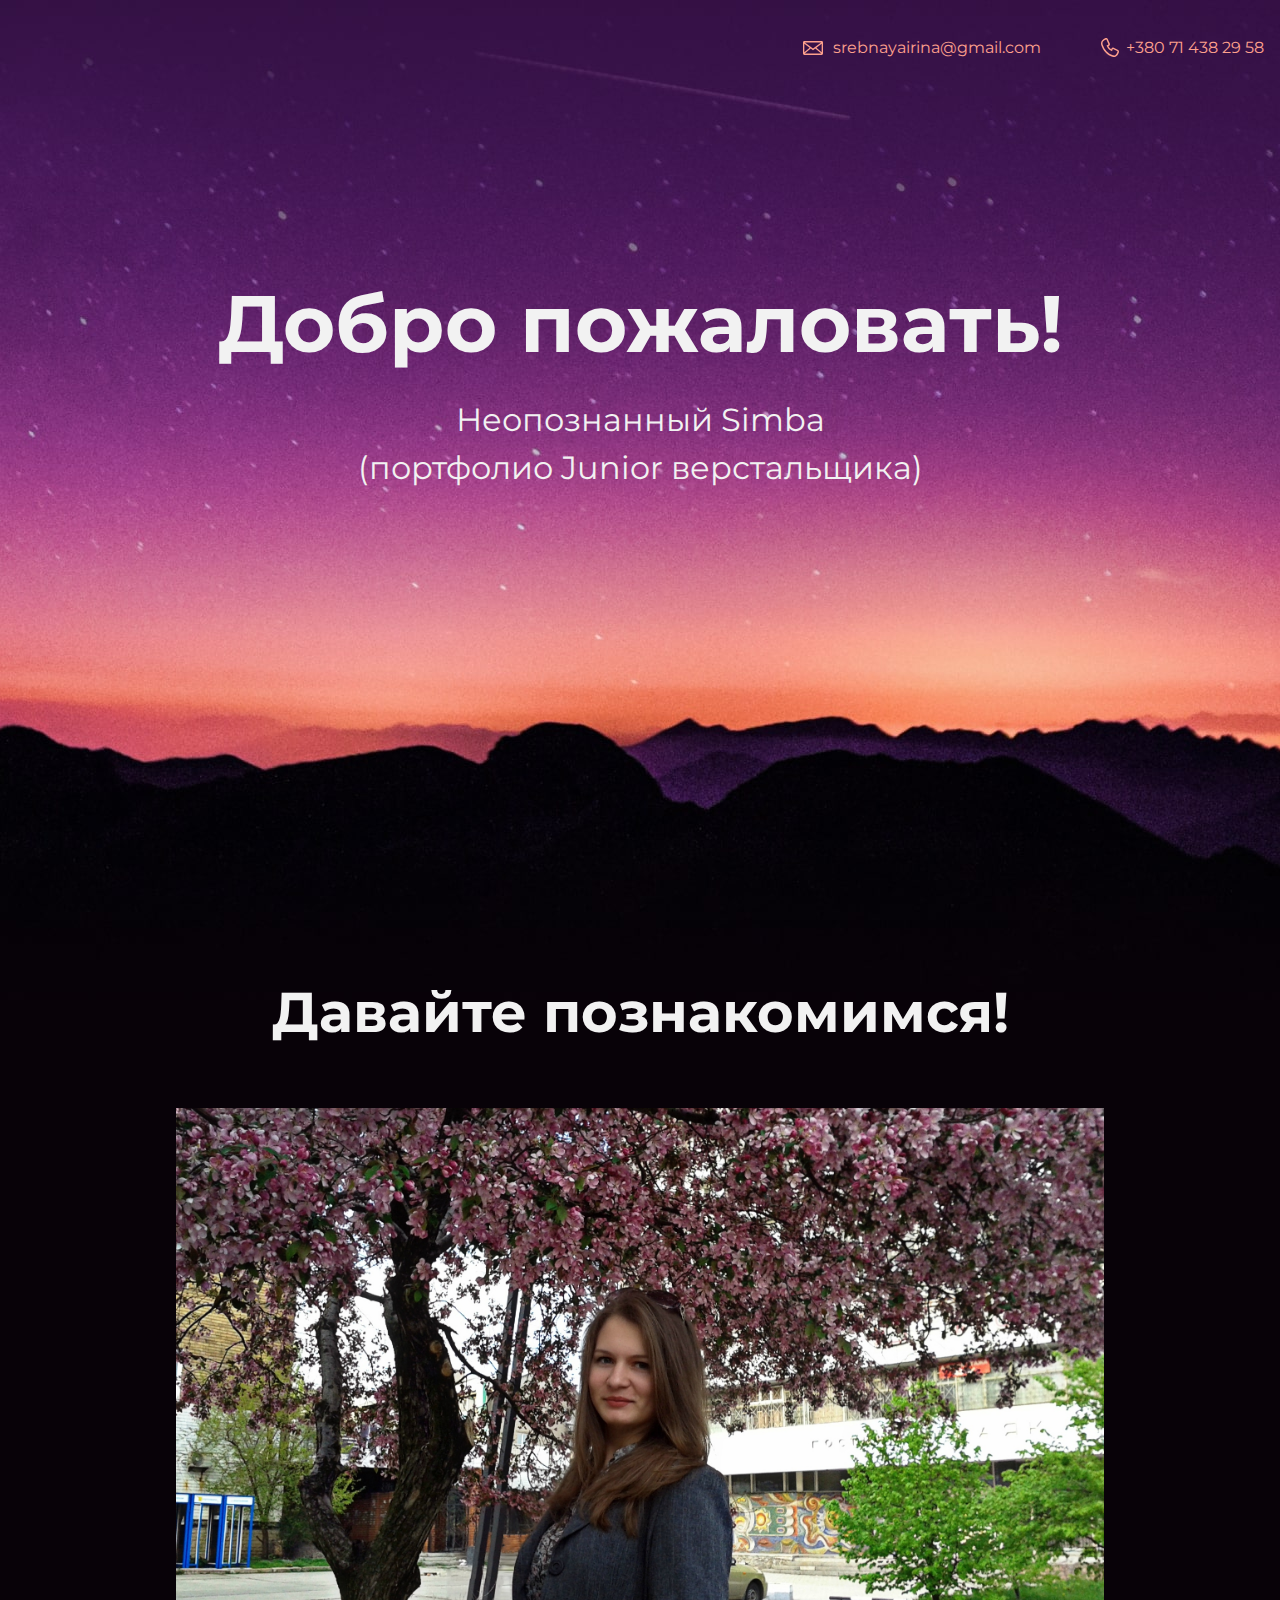
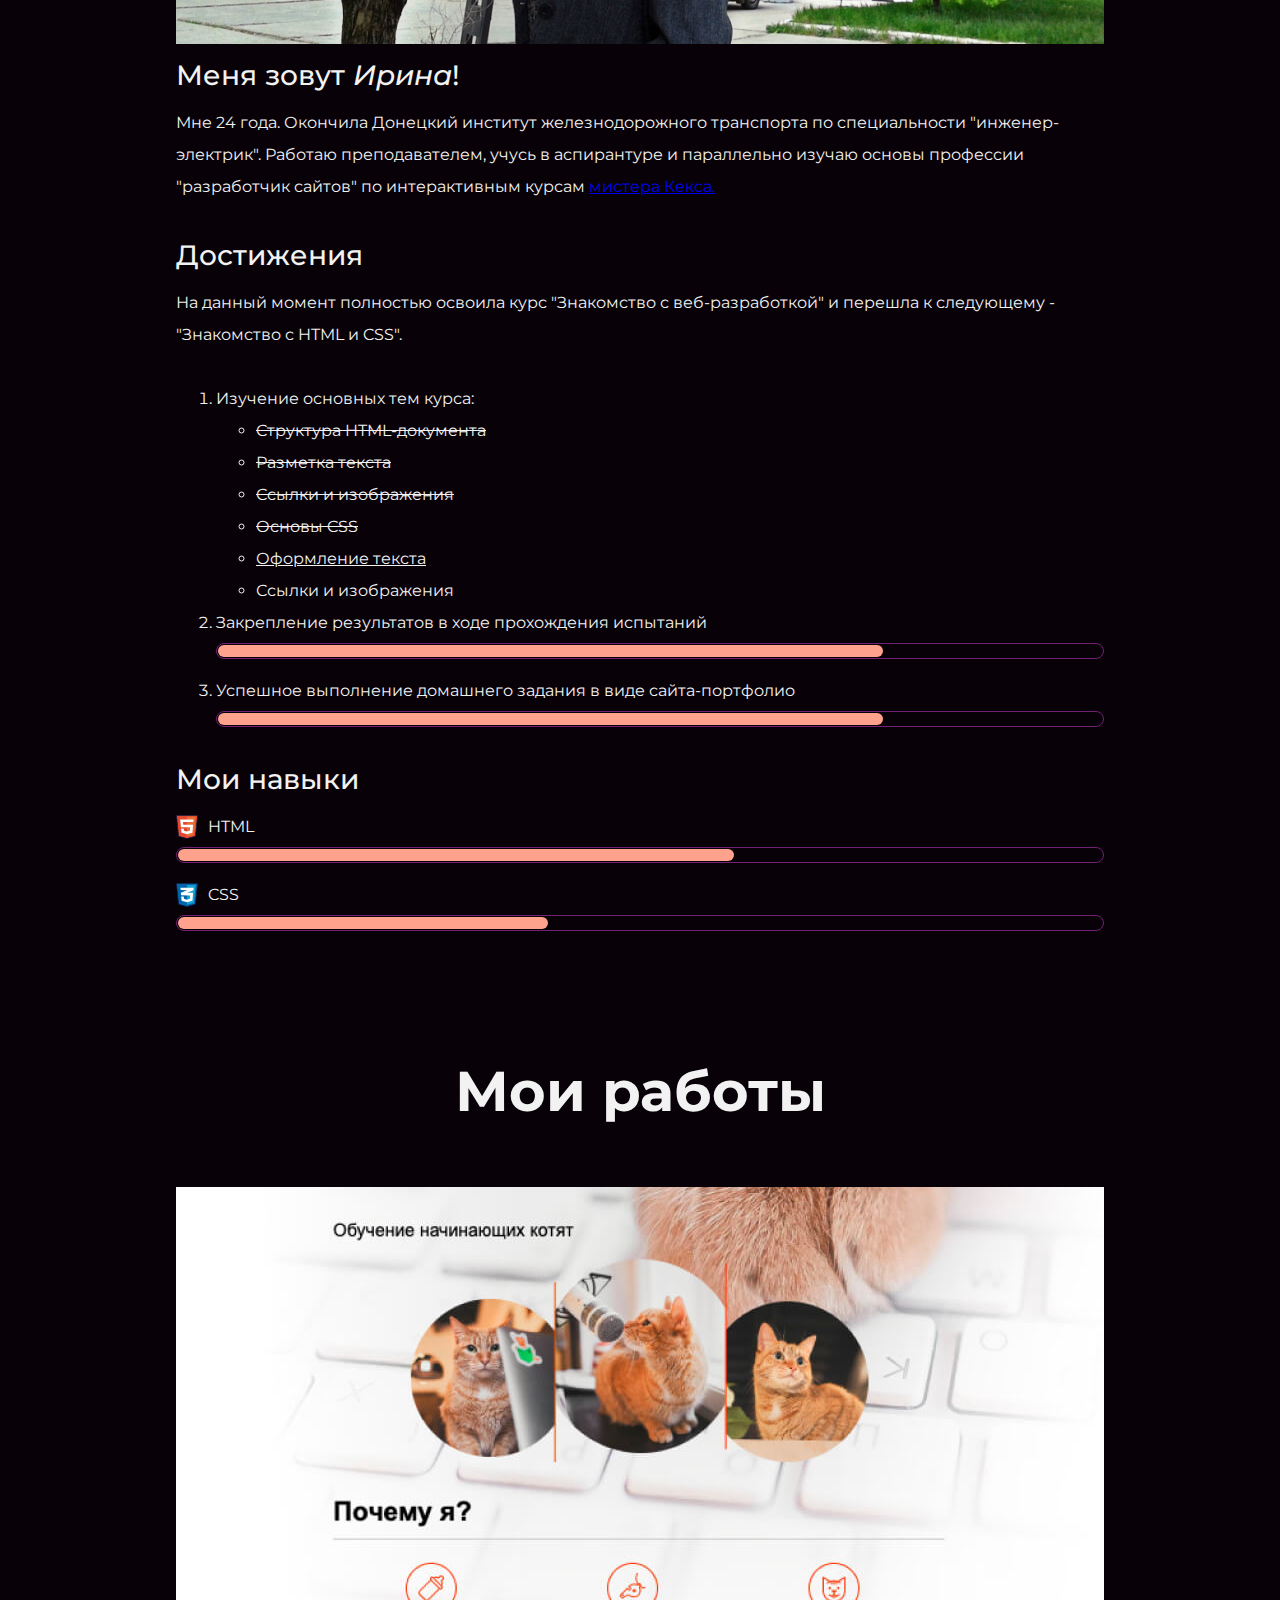
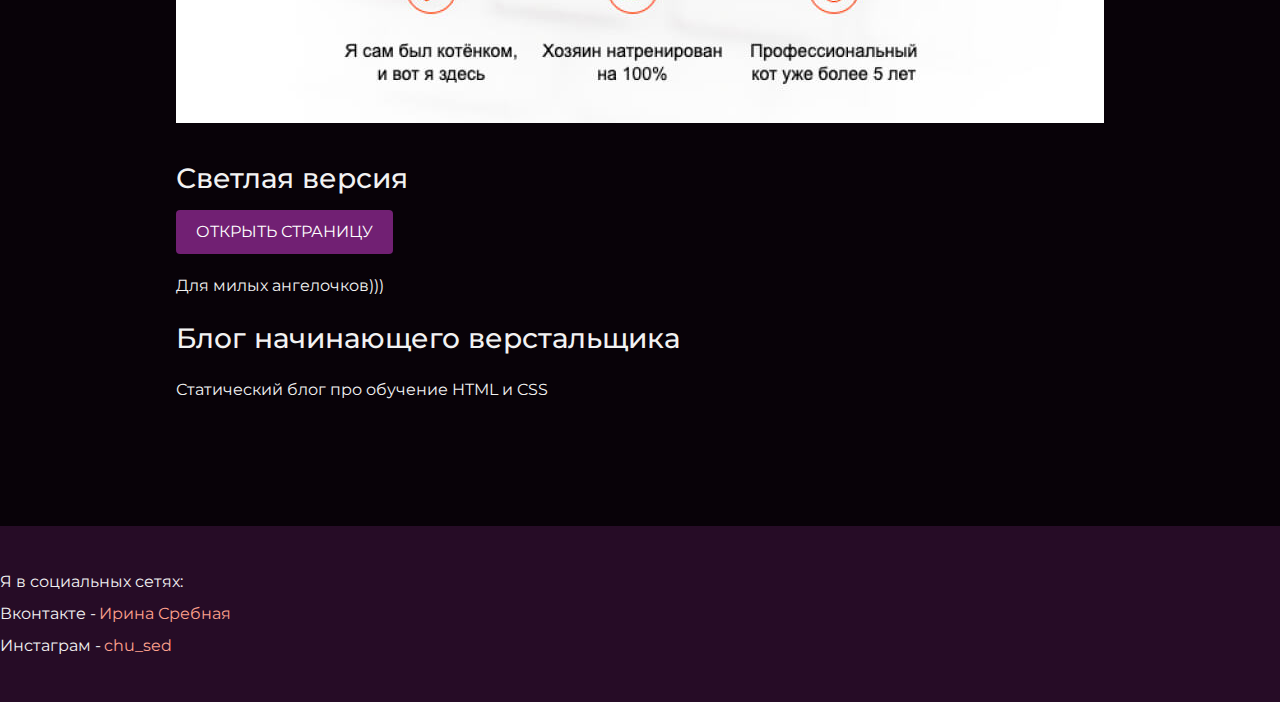
==== index_dark.html @ 2408536c "Add files via upload" ====
<!DOCTYPE html>
<html lang="ru">
  <head>
    <meta charset="UTF-8">
    <link rel="stylesheet" href="style_dark.css">
    <title>Портфолио Junior верстальщика</title>
	<link href="https://fonts.googleapis.com/css?family=Montserrat:400,500,700|Old+Standard+TT&display=swap&subset=cyrillic" rel="stylesheet">
  </head>

  <body>
    <header class="page-header">
    <div class="container"> 
	<a class="header-email" href="mailto:srebnayairina@gmail.com">srebnayairina@gmail.com</a>
	<a class="header-phone" href="tel:+380714382958">+380 71 438 29 58</a>
	</div>
    </header>

    <section class="hero-image">
      <div class="container">
	  <h1 class="heading">Добро пожаловать!</h1>
      <p>Неопознанный Simba</p> 
		<p>(портфолио Junior верстальщика)</p>
	  </div>
    </section>

    <section class="intro">
      <div class="container">
	  <h2 class="subheading">Давайте познакомимся!</h2>
	  <img src="files/user.jpg" width="928" height="536" alt="Фотография Неопознанного Simba">
	  </figure>
      <h3>Меня зовут <em>Ирина</em>!</h3>
      <p>Мне 24 года. Окончила Донецкий институт железнодорожного транспорта по специальности "инженер-электрик". 
	  Работаю преподавателем, учусь в аспирантуре и параллельно изучаю основы профессии "разработчик сайтов" 
	  по интерактивным курсам <a href="https://htmlacademy.ru/courses">мистера Кекса.</a></p>
      <h3>Достижения</h3>
      <p>
		  На данный момент полностью освоила курс "Знакомство с веб-разработкой" и перешла к следующему - "Знакомство с HTML и CSS". 
		  <ol> 
		  <li>Изучение основных тем курса:
			<ul type=a>
			<li><del>Структура HTML-документа</del></li>
			<li><del>Разметка текста</del></li>
			<li><del>Ссылки и изображения </del></li>
			<li><del>Основы CSS</del></li>
			<li><ins>Оформление текста</ins></li>
			<li>Ссылки и изображения</li>
			</ul>
		  <li>Закрепление результатов в ходе прохождения испытаний
		  <dd class="level"><div style="width: 75%;">75%</div></dd>
		  <li>Успешное выполнение домашнего задания в виде сайта-портфолио 
		  <dd class="level"><div style="width: 75%;">75%</div></dd>
		  </ol>
	  </p>
	<div class="skills">
  <h3>Мои навыки</h3>
  <dl class="skills-list">
    <dt class="skill-html">HTML</dt>
    <dd class="level"><div style="width: 60%;">60%</div></dd>
    <dt class="skill-css">CSS</dt>
    <dd class="level"><div style="width: 40%;">40%</div></dd>
  </dl>
</div>
    </section>

    <section class="portfolio">
	<div class="container">
      <h2 class="subheading">Мои работы</h2>
		<figure class="project-image">
		<img src="files/project.jpg" width="928" height="536" alt="Cайт инструктора Кекса">
		</figure>
      <h3>Светлая версия</h3>
	  <a class="button" href="index.html">Открыть страницу</a>
      <p>Для милых ангелочков)))</p>

      <h3>Блог начинающего верстальщика</h3>
      <p>Статический блог про обучение HTML и CSS</p>
    </div>
	</section>

    <footer class="page-footer">
      Я в социальных сетях:</br>
	  Вконтакте -<a href="https://vk.com/irina_srebnaya">Ирина Сребная</a></br>
	  Инстаграм -<a href="https://www.instagram.com/chu_sed">chu_sed</a></br>
    </footer>
  </body>
</html>
---- style_dark.css ----
body {
  margin: 0;
  min-width: 960px;
  font-family: "Montserrat", "Helvetica", "Arial", sans-serif;
  font-size: 16px;
  line-height: 32px;
  color: #f2f2f2;
  background-color: #080208;
  background-image: url("img_dark/hero-bg.jpg");
  background-repeat: no-repeat;
  background-position: top center;
}

.container {
  max-width: 928px;
  margin: 0 auto;
  padding: 0 16px;
}

.page-header {
  margin: 0 0 180px;
  padding: 32px 0 32px;
}

.page-header .container,
.page-footer .container {
  max-width: 1408px;
  text-align: right;
}

.page-header a {
  margin-left: 56px;
  color: #fea18d;
  text-decoration: none;
  background-repeat: no-repeat;
  background-position: left;
}

.header-email {
  padding-left: 30px;
  background-image: url("img_dark/icon-email.svg");
}

.header-phone {
  padding-left: 25px;
  background-image: url("img_dark/icon-phone.svg");
}

.hero-image {
  margin-bottom: 480px;
}

.hero-image .container {
  max-width: 1408px;
  text-align: center;
}

.heading {
  margin: 0 0 24px;
  font-size: 80px;
  line-height: 96px;
}

.hero-image p {
  margin: 0;
  font-size: 32px;
  line-height: 48px;
}

.intro {
  margin: 0 0 120px;
}

.subheading {
  margin: 0 0 56px;
  font-size: 56px;
  line-height: 80px;
  text-align: center;
}

.user-image {
  margin: 0 0 32px;
  text-align: center;
}

.intro h3,
.portfolio h3 {
  margin: 0 0 12px;
  font-size: 28px;
  line-height: 40px;
  font-weight: 500;
}

.intro p {
  margin: 0 0 32px;
}

.skills-list {
  margin: 0;
  padding: 0;
}

.skills-list dt {
  padding-left: 32px;
  background-repeat: no-repeat;
  background-position: left;
}

.skill-html {
  background-image: url("img_dark/icon-html.svg");
}

.skill-css {
  background-image: url("img_dark/icon-css.svg");
}

.level {
  margin: 4px 0 16px;
  padding: 0;
  height: 14px;
  font-size: 0;
  background-color: #080208;
  border: 1px solid #712073;
  border-radius: 8px;
}

.level div {
  margin: 1px;
  height: 12px;
  background-color: #fea18d;
  border-radius: 6px;
}

.portfolio {
  margin: 0 0 120px;
}

.projects {
  margin: 0;
  padding: 0;
  list-style: none;
}

.projects li {
  margin: 0 0 80px;
}

.project-image {
  margin: 0 0 24px;
  text-align: center;
}

.projects p {
  margin: 0 0 24px;
}

.button {
  padding: 6px 20px;
  display: inline-block;
  vertical-align: baseline;
  text-decoration: none;
  text-transform: uppercase;
  border-radius: 4px;
  background-color: #712073;
  color: #ffffff;
}

.page-footer {
  padding: 40px 0;
  background-color: #260c26;
}

.page-footer a {
  margin-left: 3px;
  color: #fea18d;
  text-decoration: none;
  background-repeat: no-repeat;
  background-position: left;
}

.footer-email {
  padding-left: 30px;
  background-image: url("img_dark/icon-email.svg");
}

.footer-phone {
  padding-left: 25px;
  background-image: url("img_dark/icon-phone.svg");
}
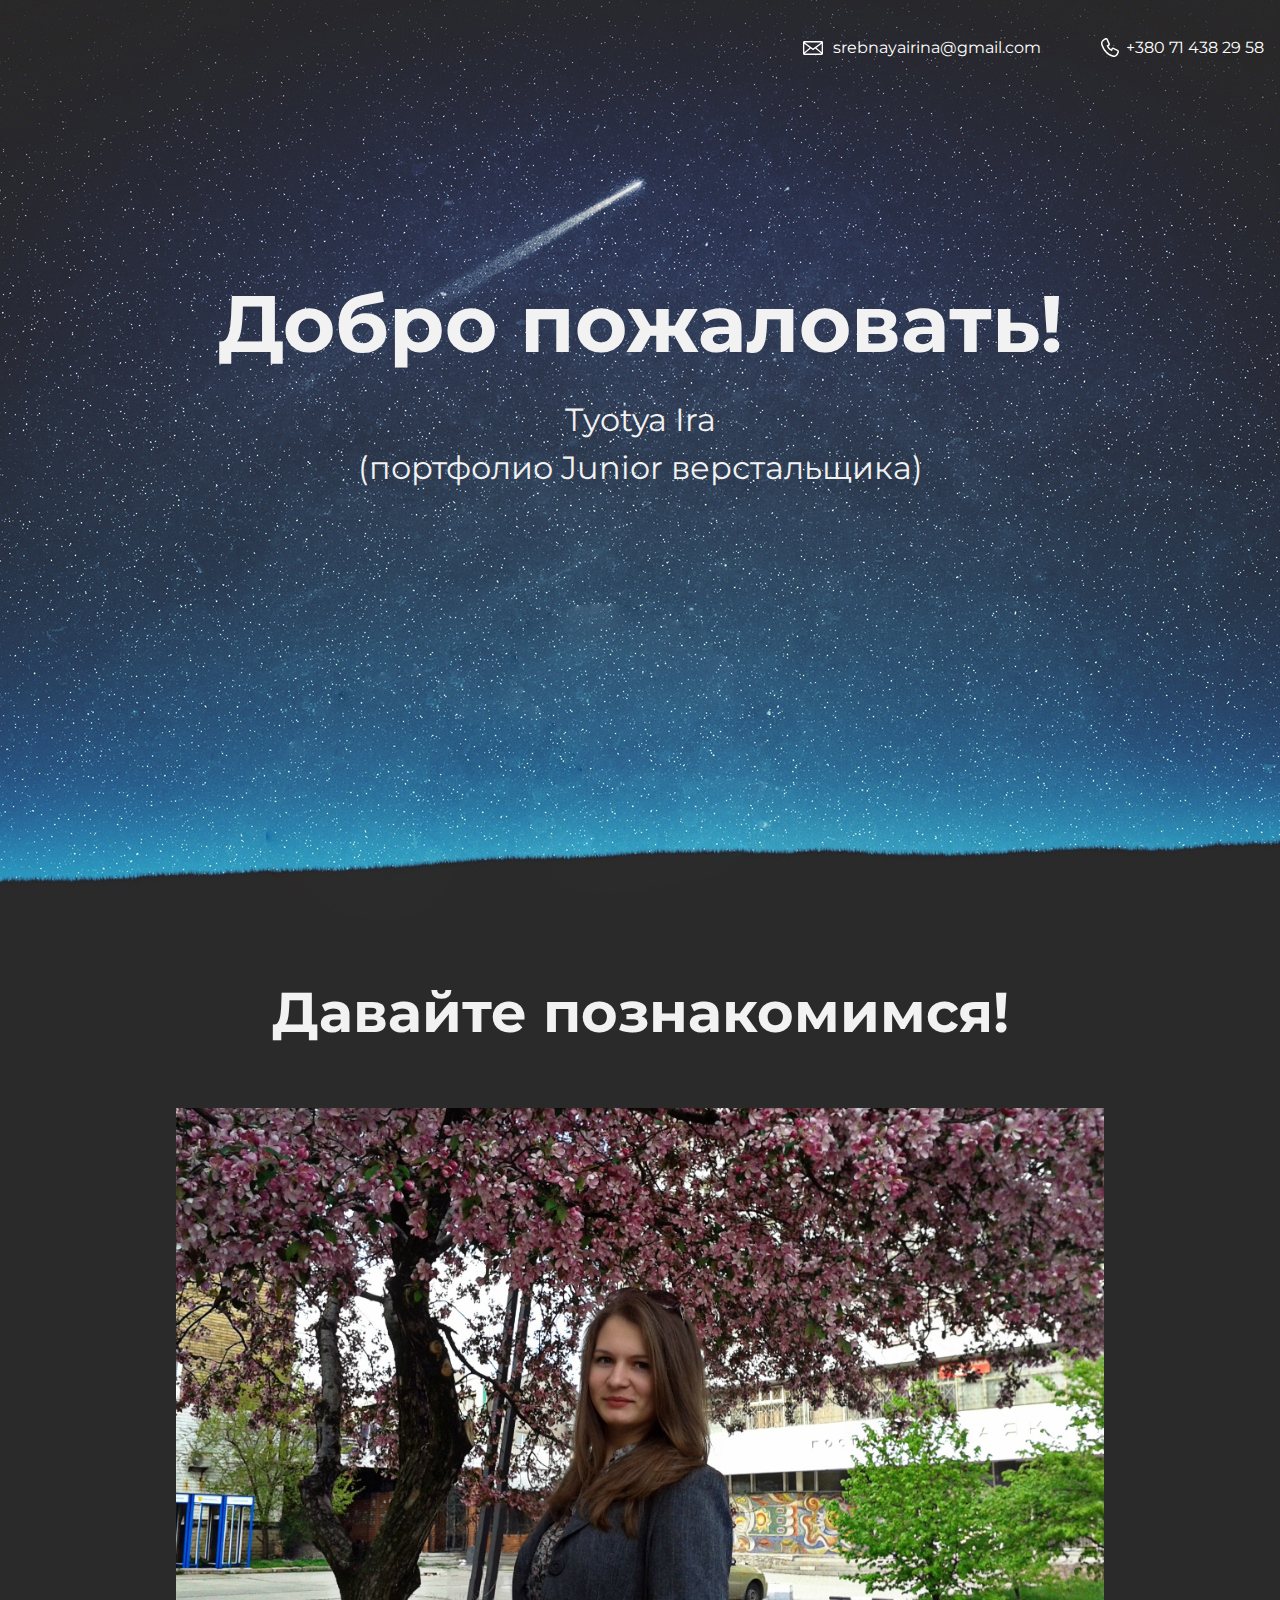
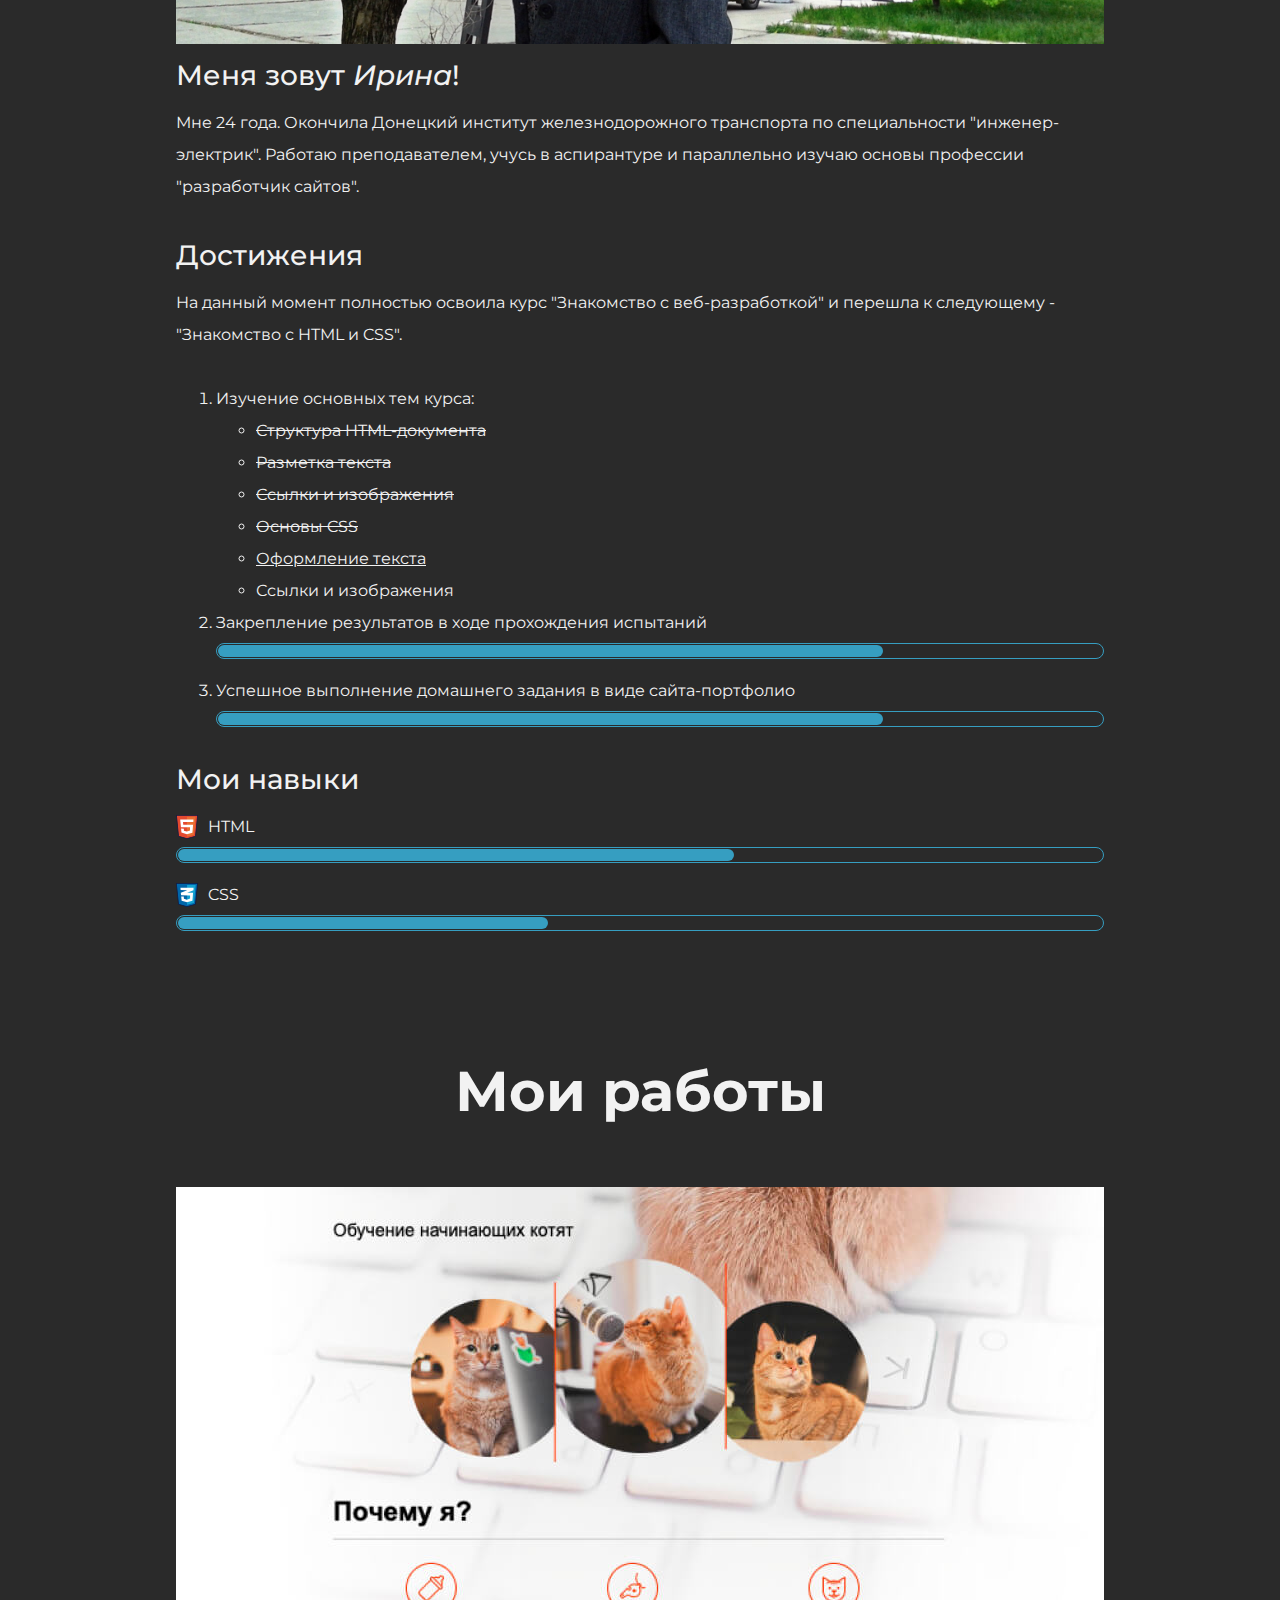
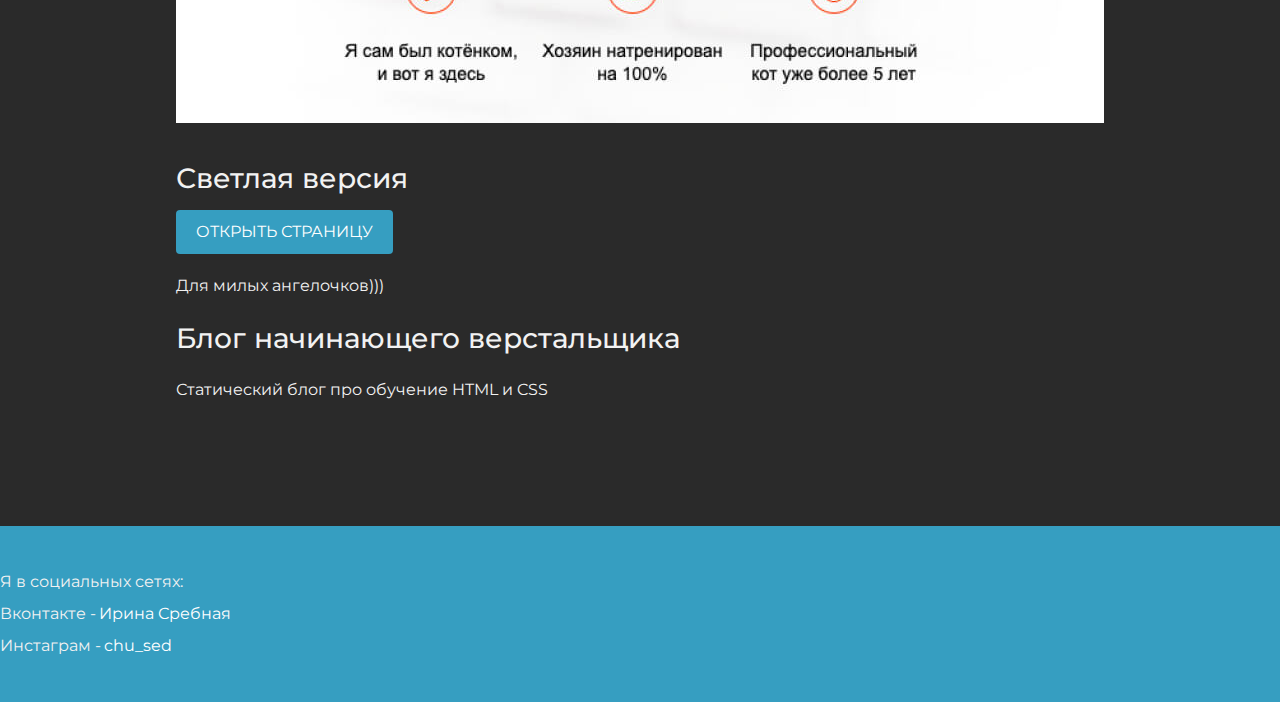
==== commit 0c475970: "Add files via upload" ====
--- a/index_dark.html
+++ b/index_dark.html
@@ -18,7 +18,7 @@
     <section class="hero-image">
       <div class="container">
 	  <h1 class="heading">Добро пожаловать!</h1>
-      <p>Неопознанный Simba</p> 
+      <p>Tyotya Ira</p> 
 		<p>(портфолио Junior верстальщика)</p>
 	  </div>
     </section>
@@ -26,12 +26,11 @@
     <section class="intro">
       <div class="container">
 	  <h2 class="subheading">Давайте познакомимся!</h2>
-	  <img src="files/user.jpg" width="928" height="536" alt="Фотография Неопознанного Simba">
+	  <img src="files/user.jpg" width="928" height="536" alt="Фотография Tyotya Ira">
 	  </figure>
       <h3>Меня зовут <em>Ирина</em>!</h3>
       <p>Мне 24 года. Окончила Донецкий институт железнодорожного транспорта по специальности "инженер-электрик". 
-	  Работаю преподавателем, учусь в аспирантуре и параллельно изучаю основы профессии "разработчик сайтов" 
-	  по интерактивным курсам <a href="https://htmlacademy.ru/courses">мистера Кекса.</a></p>
+	  Работаю преподавателем, учусь в аспирантуре и параллельно изучаю основы профессии "разработчик сайтов".</p>
       <h3>Достижения</h3>
       <p>
 		  На данный момент полностью освоила курс "Знакомство с веб-разработкой" и перешла к следующему - "Знакомство с HTML и CSS". 
--- a/style_dark.css
+++ b/style_dark.css
@@ -5,7 +5,7 @@
   font-size: 16px;
   line-height: 32px;
   color: #f2f2f2;
-  background-color: #080208;
+  background-color: #2a2a2a;
   background-image: url("img_dark/hero-bg.jpg");
   background-repeat: no-repeat;
   background-position: top center;
@@ -30,7 +30,7 @@
 
 .page-header a {
   margin-left: 56px;
-  color: #fea18d;
+  color: #fff;
   text-decoration: none;
   background-repeat: no-repeat;
   background-position: left;
@@ -38,12 +38,12 @@
 
 .header-email {
   padding-left: 30px;
-  background-image: url("img_dark/icon-email.svg");
+  background-image: url("img/icon-email-footer.svg");
 }
 
 .header-phone {
   padding-left: 25px;
-  background-image: url("img_dark/icon-phone.svg");
+  background-image: url("img/icon-phone-footer.svg");
 }
 
 .hero-image {
@@ -119,15 +119,15 @@
   padding: 0;
   height: 14px;
   font-size: 0;
-  background-color: #080208;
-  border: 1px solid #712073;
+  background-color: #2a2a2a;
+  border: 1px solid #369ec1;
   border-radius: 8px;
 }
 
 .level div {
   margin: 1px;
   height: 12px;
-  background-color: #fea18d;
+  background-color: #369ec1;
   border-radius: 6px;
 }
 
@@ -161,18 +161,18 @@
   text-decoration: none;
   text-transform: uppercase;
   border-radius: 4px;
-  background-color: #712073;
+  background-color: #369ec1;
   color: #ffffff;
 }
 
 .page-footer {
   padding: 40px 0;
-  background-color: #260c26;
+  background-color: #369ec1;
 }
 
 .page-footer a {
   margin-left: 3px;
-  color: #fea18d;
+  color: #fff;
   text-decoration: none;
   background-repeat: no-repeat;
   background-position: left;
